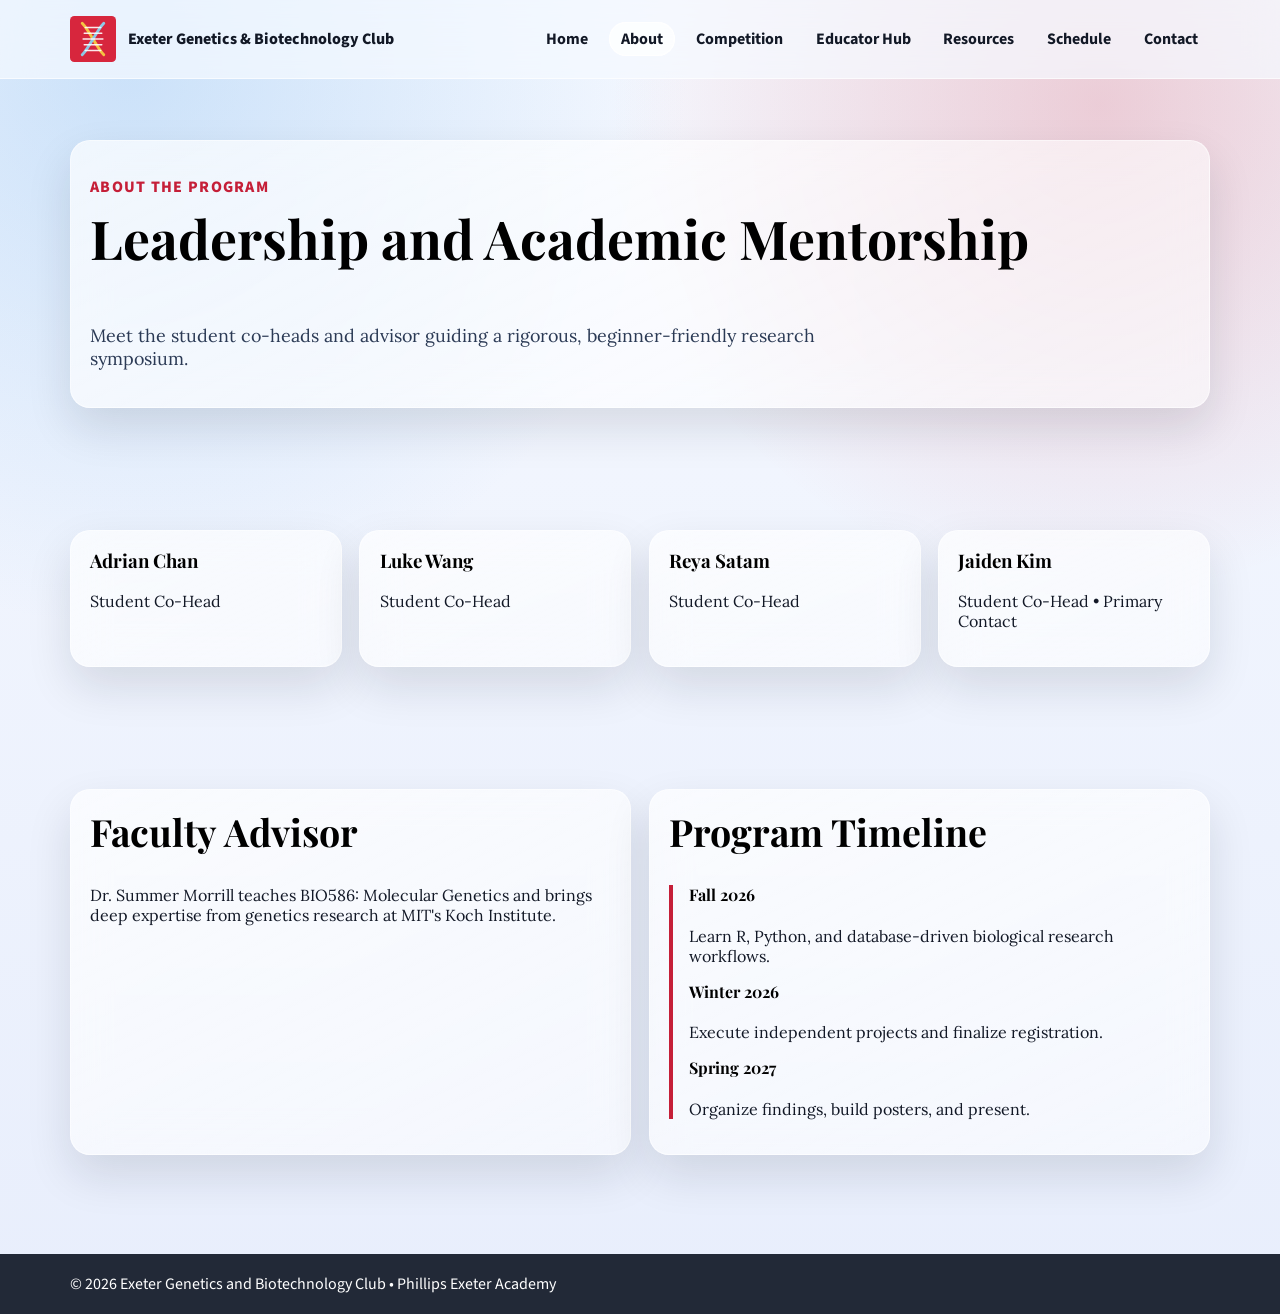
==== about.html @ 46c9d3ac "Convert symposium site to multi-page liquid-glass design" ====
<!DOCTYPE html>
<html lang="en">
  <head><meta charset="UTF-8" /><meta name="viewport" content="width=device-width, initial-scale=1.0" /><title>About | Exeter Genetics Symposium</title><link rel="preconnect" href="https://fonts.googleapis.com" /><link rel="preconnect" href="https://fonts.gstatic.com" crossorigin /><link href="https://fonts.googleapis.com/css2?family=Playfair+Display:wght@600;700;800&family=Source+Sans+3:wght@600;700;800&family=Lora:wght@400;500;600&display=swap" rel="stylesheet" /><link rel="stylesheet" href="styles.css" /></head>
  <body>
    <header class="site-header"><div class="container nav-wrap"><a class="brand" href="index.html"><img src="assets/club-logo.svg" alt="Club logo" /><span>Exeter Genetics & Biotechnology Club</span></a><button class="menu-toggle" aria-expanded="false" aria-controls="site-nav">Menu</button><nav id="site-nav" class="site-nav"><a href="index.html">Home</a><a href="about.html">About</a><a href="competition.html">Competition</a><a href="educators.html">Educator Hub</a><a href="resources.html">Resources</a><a href="schedule.html">Schedule</a><a href="contact.html">Contact</a></nav></div></header>
    <main>
      <section class="page-hero"><div class="container"><article class="glass"><p class="eyebrow">About the Program</p><h1>Leadership and Academic Mentorship</h1><p class="subtitle">Meet the student co-heads and advisor guiding a rigorous, beginner-friendly research symposium.</p></article></div></section>
      <section class="section"><div class="container grid-four">
        <article class="glass"><h3>Adrian Chan</h3><p>Student Co-Head</p></article>
        <article class="glass"><h3>Luke Wang</h3><p>Student Co-Head</p></article>
        <article class="glass"><h3>Reya Satam</h3><p>Student Co-Head</p></article>
        <article class="glass"><h3>Jaiden Kim</h3><p>Student Co-Head • Primary Contact</p></article>
      </div></section>
      <section class="section"><div class="container grid-two">
        <article class="glass"><h2>Faculty Advisor</h2><p>Dr. Summer Morrill teaches BIO586: Molecular Genetics and brings deep expertise from genetics research at MIT's Koch Institute.</p></article>
        <article class="glass"><h2>Program Timeline</h2><div class="timeline"><article><h4>Fall 2026</h4><p>Learn R, Python, and database-driven biological research workflows.</p></article><article><h4>Winter 2026</h4><p>Execute independent projects and finalize registration.</p></article><article><h4>Spring 2027</h4><p>Organize findings, build posters, and present.</p></article></div></article>
      </div></section>
    </main>
    <footer class="site-footer"><div class="container">© 2026 Exeter Genetics and Biotechnology Club • Phillips Exeter Academy</div></footer>
    <script src="script.js"></script>
  </body>
</html>
---- styles.css ----
:root {
  --bg: #f6f9ff;
  --bg-deep: #e8eefc;
  --glass: rgba(255, 255, 255, 0.52);
  --glass-strong: rgba(255, 255, 255, 0.68);
  --border: rgba(255, 255, 255, 0.55);
  --shadow: 0 20px 45px rgba(15, 23, 42, 0.12);
  --text: #121826;
  --muted: #2b3a55;
  --red: #c51f38;
  --red-dark: #9f1a2d;
  --blue: #7db7ef;
  --heading: 'Playfair Display', Georgia, serif;
  --sans: 'Source Sans 3', Arial, sans-serif;
  --body: 'Lora', Georgia, serif;
}

* { box-sizing: border-box; }

html, body { margin: 0; padding: 0; }

body {
  font-family: var(--body);
  color: var(--text);
  background:
    radial-gradient(circle at 10% 5%, rgba(125, 183, 239, 0.35), transparent 33%),
    radial-gradient(circle at 86% 8%, rgba(197, 31, 56, 0.2), transparent 30%),
    linear-gradient(180deg, var(--bg) 0%, var(--bg-deep) 100%);
  min-height: 100vh;
}

a { color: inherit; }

.container {
  width: min(1140px, 92vw);
  margin: 0 auto;
}

.site-header {
  position: sticky;
  top: 0;
  z-index: 1000;
  backdrop-filter: blur(16px);
  -webkit-backdrop-filter: blur(16px);
  background: rgba(246, 249, 255, 0.7);
  border-bottom: 1px solid rgba(255, 255, 255, 0.6);
}

.nav-wrap {
  display: flex;
  align-items: center;
  justify-content: space-between;
  min-height: 78px;
  gap: 1rem;
}

.brand {
  display: flex;
  align-items: center;
  gap: 0.75rem;
  text-decoration: none;
  font-family: var(--sans);
  font-weight: 800;
}

.brand img { width: 46px; height: 46px; }

.site-nav {
  display: flex;
  gap: 0.55rem;
  flex-wrap: wrap;
}

.site-nav a {
  font-family: var(--sans);
  font-weight: 700;
  text-decoration: none;
  padding: 0.4rem 0.75rem;
  border-radius: 999px;
}

.site-nav a:hover,
.site-nav a.active {
  background: rgba(255, 255, 255, 0.75);
  box-shadow: inset 0 0 0 1px rgba(255, 255, 255, 0.9);
}

.menu-toggle {
  display: none;
  background: rgba(255, 255, 255, 0.75);
  border: 1px solid rgba(255, 255, 255, 0.8);
  border-radius: 10px;
  font-family: var(--sans);
  font-weight: 700;
  padding: 0.4rem 0.65rem;
}

.page-hero,
.section {
  padding: 3.8rem 0;
}

h1, h2, h3, h4 {
  font-family: var(--heading);
  color: #000;
  margin-top: 0;
  line-height: 1.2;
}

h1 { font-size: clamp(2rem, 4.2vw, 3.35rem); }
h2 { font-size: clamp(1.6rem, 3vw, 2.35rem); }

.eyebrow {
  font-family: var(--sans);
  text-transform: uppercase;
  letter-spacing: 0.08em;
  color: var(--red);
  font-weight: 800;
  margin-bottom: 0.5rem;
}

.subtitle {
  color: var(--muted);
  font-size: 1.12rem;
  max-width: 72ch;
}

.glass {
  background: linear-gradient(155deg, var(--glass-strong), var(--glass));
  border: 1px solid var(--border);
  border-radius: 20px;
  box-shadow: var(--shadow);
  backdrop-filter: blur(18px);
  -webkit-backdrop-filter: blur(18px);
  padding: 1.2rem;
}

.hero-grid,
.grid-two,
.grid-three,
.grid-four {
  display: grid;
  gap: 1.1rem;
}

.hero-grid { grid-template-columns: 1.6fr 1fr; }
.grid-two { grid-template-columns: repeat(2, minmax(0, 1fr)); }
.grid-three { grid-template-columns: repeat(3, minmax(0, 1fr)); }
.grid-four { grid-template-columns: repeat(4, minmax(0, 1fr)); }

.btn {
  display: inline-block;
  text-decoration: none;
  font-family: var(--sans);
  font-weight: 800;
  border-radius: 999px;
  padding: 0.62rem 1.14rem;
  border: 2px solid transparent;
}

.btn-primary {
  background: var(--red);
  color: #fff;
}
.btn-primary:hover { background: var(--red-dark); }

.btn-secondary {
  border-color: var(--red);
  background: rgba(255, 255, 255, 0.6);
}

.list-clean {
  margin: 0;
  padding-left: 1.2rem;
}

.timeline {
  border-left: 4px solid var(--red);
  padding-left: 1rem;
  margin: 0;
}
.timeline article { margin-bottom: 1rem; }
.timeline article:last-child { margin-bottom: 0; }

.table-wrap { overflow-x: auto; }

table {
  width: 100%;
  border-collapse: collapse;
  background: rgba(255, 255, 255, 0.68);
  border-radius: 12px;
  overflow: hidden;
}

th, td {
  border: 1px solid rgba(255, 255, 255, 0.85);
  padding: 0.72rem;
  text-align: left;
}

th {
  font-family: var(--sans);
  background: rgba(125, 183, 239, 0.2);
}

.contact-form {
  display: grid;
  gap: 0.55rem;
  max-width: 700px;
}

input, textarea {
  border: 1px solid rgba(28, 36, 58, 0.24);
  border-radius: 10px;
  padding: 0.65rem;
  font: inherit;
  background: rgba(255, 255, 255, 0.82);
}

.site-footer {
  margin-top: 2.4rem;
  padding: 1.2rem 0;
  background: rgba(18, 24, 38, 0.92);
  color: #fff;
  font-family: var(--sans);
}

.note {
  color: var(--muted);
  font-size: 0.95rem;
}

@media (max-width: 980px) {
  .hero-grid,
  .grid-two,
  .grid-three,
  .grid-four {
    grid-template-columns: 1fr;
  }

  .menu-toggle { display: block; }
  .site-nav {
    display: none;
    width: 100%;
    flex-direction: column;
    padding-bottom: 0.8rem;
  }
  .site-nav.open { display: flex; }
  .nav-wrap { flex-wrap: wrap; }
}
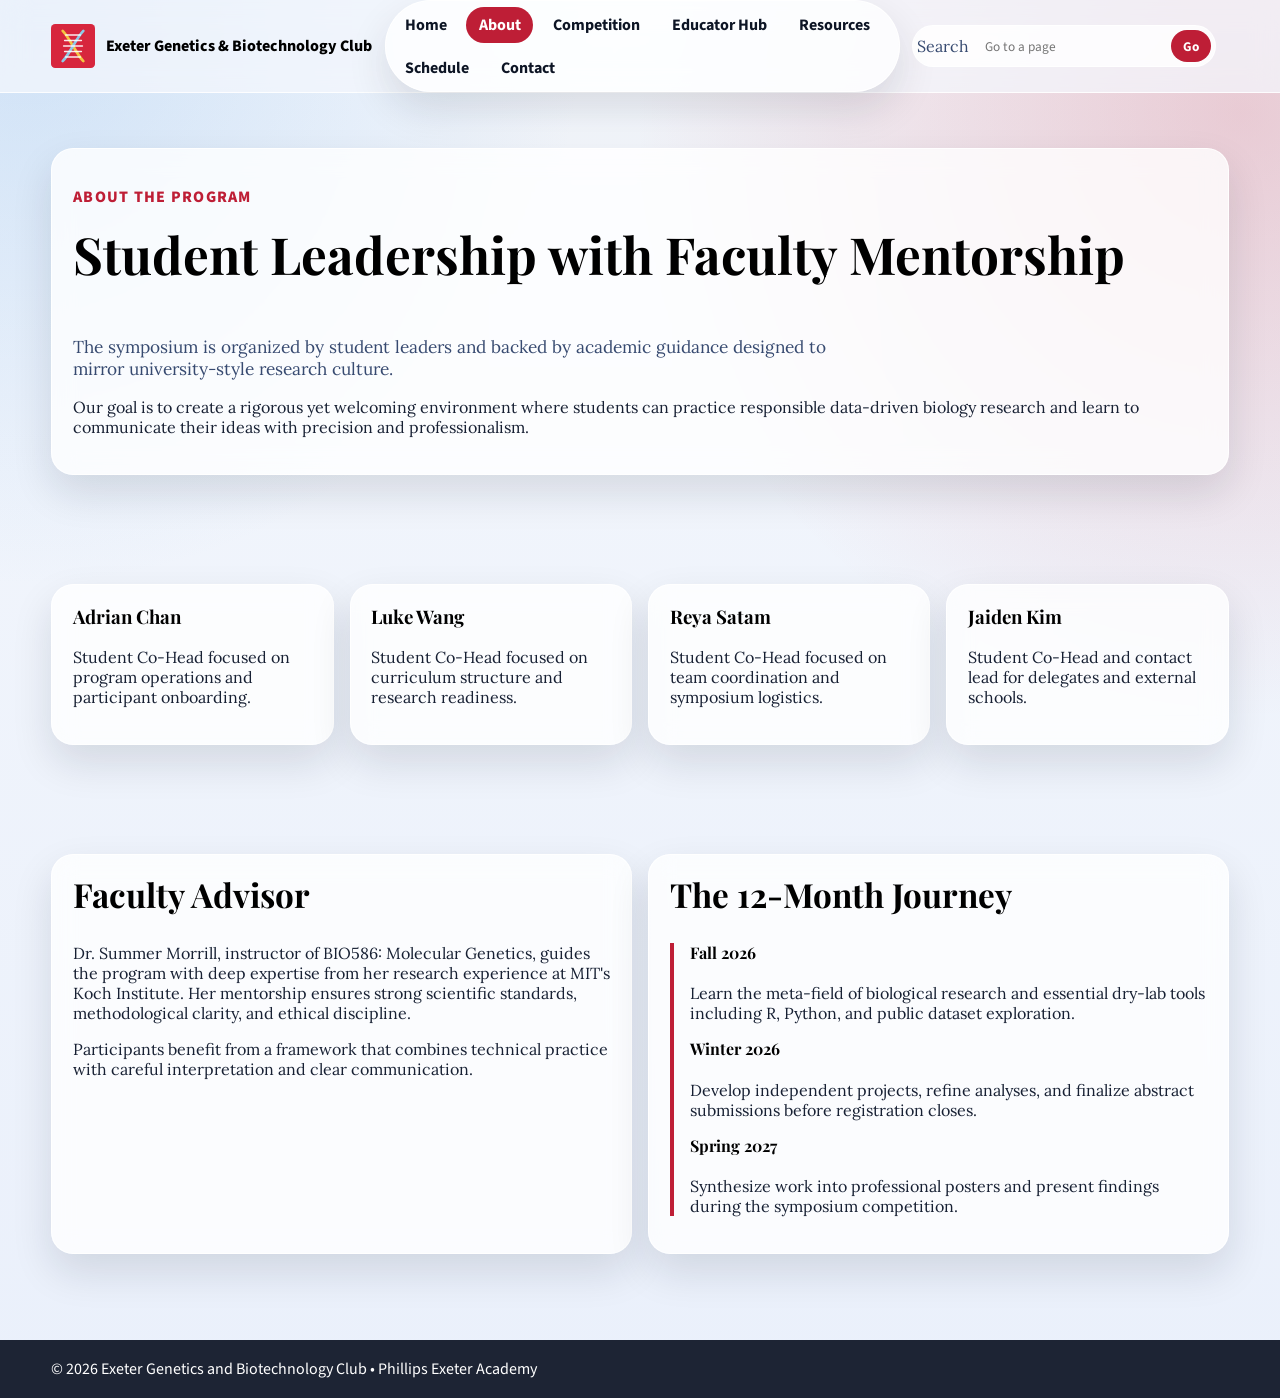
==== commit 57215360: "Polish academic redesign with pill nav and site search" ====
--- a/about.html
+++ b/about.html
@@ -1,20 +1,20 @@
 <!DOCTYPE html>
 <html lang="en">
-  <head><meta charset="UTF-8" /><meta name="viewport" content="width=device-width, initial-scale=1.0" /><title>About | Exeter Genetics Symposium</title><link rel="preconnect" href="https://fonts.googleapis.com" /><link rel="preconnect" href="https://fonts.gstatic.com" crossorigin /><link href="https://fonts.googleapis.com/css2?family=Playfair+Display:wght@600;700;800&family=Source+Sans+3:wght@600;700;800&family=Lora:wght@400;500;600&display=swap" rel="stylesheet" /><link rel="stylesheet" href="styles.css" /></head>
+  <head>
+    <meta charset="UTF-8" />
+    <meta name="viewport" content="width=device-width, initial-scale=1.0" />
+    <title>About | Exeter Genetics Symposium</title>
+    <link rel="preconnect" href="https://fonts.googleapis.com" />
+    <link rel="preconnect" href="https://fonts.gstatic.com" crossorigin />
+    <link href="https://fonts.googleapis.com/css2?family=Playfair+Display:wght@600;700;800&family=Source+Sans+3:wght@600;700;800&family=Lora:wght@400;500;600&display=swap" rel="stylesheet" />
+    <link rel="stylesheet" href="styles.css" />
+  </head>
   <body>
-    <header class="site-header"><div class="container nav-wrap"><a class="brand" href="index.html"><img src="assets/club-logo.svg" alt="Club logo" /><span>Exeter Genetics & Biotechnology Club</span></a><button class="menu-toggle" aria-expanded="false" aria-controls="site-nav">Menu</button><nav id="site-nav" class="site-nav"><a href="index.html">Home</a><a href="about.html">About</a><a href="competition.html">Competition</a><a href="educators.html">Educator Hub</a><a href="resources.html">Resources</a><a href="schedule.html">Schedule</a><a href="contact.html">Contact</a></nav></div></header>
+    <header class="site-header"><div class="container nav-wrap"><a class="brand" href="index.html"><img src="assets/club-logo.svg" alt="Exeter Genetics Club logo" /><span>Exeter Genetics & Biotechnology Club</span></a><nav id="site-nav" class="site-nav"><a href="index.html">Home</a><a href="about.html">About</a><a href="competition.html">Competition</a><a href="educators.html">Educator Hub</a><a href="resources.html">Resources</a><a href="schedule.html">Schedule</a><a href="contact.html">Contact</a></nav><form class="site-search"><label for="site-search-input" class="note">Search</label><input id="site-search-input" list="site-pages" placeholder="Go to a page" /><datalist id="site-pages"><option value="Home"></option><option value="About"></option><option value="Competition"></option><option value="Educators"></option><option value="Resources"></option><option value="Schedule"></option><option value="Contact"></option></datalist><button type="submit">Go</button></form><button class="menu-toggle" aria-expanded="false" aria-controls="site-nav">Menu</button></div></header>
     <main>
-      <section class="page-hero"><div class="container"><article class="glass"><p class="eyebrow">About the Program</p><h1>Leadership and Academic Mentorship</h1><p class="subtitle">Meet the student co-heads and advisor guiding a rigorous, beginner-friendly research symposium.</p></article></div></section>
-      <section class="section"><div class="container grid-four">
-        <article class="glass"><h3>Adrian Chan</h3><p>Student Co-Head</p></article>
-        <article class="glass"><h3>Luke Wang</h3><p>Student Co-Head</p></article>
-        <article class="glass"><h3>Reya Satam</h3><p>Student Co-Head</p></article>
-        <article class="glass"><h3>Jaiden Kim</h3><p>Student Co-Head • Primary Contact</p></article>
-      </div></section>
-      <section class="section"><div class="container grid-two">
-        <article class="glass"><h2>Faculty Advisor</h2><p>Dr. Summer Morrill teaches BIO586: Molecular Genetics and brings deep expertise from genetics research at MIT's Koch Institute.</p></article>
-        <article class="glass"><h2>Program Timeline</h2><div class="timeline"><article><h4>Fall 2026</h4><p>Learn R, Python, and database-driven biological research workflows.</p></article><article><h4>Winter 2026</h4><p>Execute independent projects and finalize registration.</p></article><article><h4>Spring 2027</h4><p>Organize findings, build posters, and present.</p></article></div></article>
-      </div></section>
+      <section class="page-hero"><div class="container"><article class="glass"><p class="eyebrow">About the Program</p><h1>Student Leadership with Faculty Mentorship</h1><p class="subtitle">The symposium is organized by student leaders and backed by academic guidance designed to mirror university-style research culture.</p><p>Our goal is to create a rigorous yet welcoming environment where students can practice responsible data-driven biology research and learn to communicate their ideas with precision and professionalism.</p></article></div></section>
+      <section class="section"><div class="container grid-four"><article class="glass"><h3>Adrian Chan</h3><p>Student Co-Head focused on program operations and participant onboarding.</p></article><article class="glass"><h3>Luke Wang</h3><p>Student Co-Head focused on curriculum structure and research readiness.</p></article><article class="glass"><h3>Reya Satam</h3><p>Student Co-Head focused on team coordination and symposium logistics.</p></article><article class="glass"><h3>Jaiden Kim</h3><p>Student Co-Head and contact lead for delegates and external schools.</p></article></div></section>
+      <section class="section"><div class="container grid-two"><article class="glass"><h2>Faculty Advisor</h2><p>Dr. Summer Morrill, instructor of BIO586: Molecular Genetics, guides the program with deep expertise from her research experience at MIT's Koch Institute. Her mentorship ensures strong scientific standards, methodological clarity, and ethical discipline.</p><p>Participants benefit from a framework that combines technical practice with careful interpretation and clear communication.</p></article><article class="glass"><h2>The 12-Month Journey</h2><div class="timeline"><article><h4>Fall 2026</h4><p>Learn the meta-field of biological research and essential dry-lab tools including R, Python, and public dataset exploration.</p></article><article><h4>Winter 2026</h4><p>Develop independent projects, refine analyses, and finalize abstract submissions before registration closes.</p></article><article><h4>Spring 2027</h4><p>Synthesize work into professional posters and present findings during the symposium competition.</p></article></div></article></div></section>
     </main>
     <footer class="site-footer"><div class="container">© 2026 Exeter Genetics and Biotechnology Club • Phillips Exeter Academy</div></footer>
     <script src="script.js"></script>
--- a/styles.css
+++ b/styles.css
@@ -1,148 +1,152 @@
 :root {
-  --bg: #f6f9ff;
-  --bg-deep: #e8eefc;
-  --glass: rgba(255, 255, 255, 0.52);
-  --glass-strong: rgba(255, 255, 255, 0.68);
-  --border: rgba(255, 255, 255, 0.55);
-  --shadow: 0 20px 45px rgba(15, 23, 42, 0.12);
-  --text: #121826;
-  --muted: #2b3a55;
-  --red: #c51f38;
-  --red-dark: #9f1a2d;
-  --blue: #7db7ef;
+  --bg: #f4f7fc;
+  --bg-accent: #eaf0fb;
+  --glass: rgba(255, 255, 255, 0.78);
+  --border: rgba(255, 255, 255, 0.85);
+  --text: #172033;
+  --muted: #374a70;
+  --red: #be1e36;
+  --red-dark: #99172c;
+  --blue: #7db3ea;
   --heading: 'Playfair Display', Georgia, serif;
   --sans: 'Source Sans 3', Arial, sans-serif;
   --body: 'Lora', Georgia, serif;
+  --shadow: 0 18px 40px rgba(16, 24, 40, 0.12);
 }
 
 * { box-sizing: border-box; }
-
 html, body { margin: 0; padding: 0; }
 
 body {
   font-family: var(--body);
   color: var(--text);
   background:
-    radial-gradient(circle at 10% 5%, rgba(125, 183, 239, 0.35), transparent 33%),
-    radial-gradient(circle at 86% 8%, rgba(197, 31, 56, 0.2), transparent 30%),
-    linear-gradient(180deg, var(--bg) 0%, var(--bg-deep) 100%);
-  min-height: 100vh;
-}
-
-a { color: inherit; }
-
-.container {
-  width: min(1140px, 92vw);
-  margin: 0 auto;
-}
+    radial-gradient(circle at 2% 2%, rgba(125, 179, 234, 0.3), transparent 30%),
+    radial-gradient(circle at 97% 8%, rgba(190, 30, 54, 0.2), transparent 34%),
+    linear-gradient(180deg, var(--bg), var(--bg-accent));
+}
+
+.container { width: min(1180px, 92vw); margin: 0 auto; }
 
 .site-header {
   position: sticky;
   top: 0;
   z-index: 1000;
-  backdrop-filter: blur(16px);
-  -webkit-backdrop-filter: blur(16px);
-  background: rgba(246, 249, 255, 0.7);
-  border-bottom: 1px solid rgba(255, 255, 255, 0.6);
+  backdrop-filter: blur(14px);
+  background: rgba(244, 247, 252, 0.72);
+  border-bottom: 1px solid var(--border);
 }
 
 .nav-wrap {
+  min-height: 86px;
+  display: grid;
+  grid-template-columns: auto 1fr auto auto;
+  align-items: center;
+  gap: 0.8rem;
+}
+
+.brand {
+  display: inline-flex;
+  align-items: center;
+  gap: 0.7rem;
+  font-family: var(--sans);
+  font-weight: 800;
+  text-decoration: none;
+  color: #000;
+}
+.brand img { width: 44px; height: 44px; }
+
+.site-nav {
+  justify-self: center;
+  display: inline-flex;
+  flex-wrap: wrap;
+  gap: 0.4rem;
+  padding: 0.35rem;
+  border-radius: 999px;
+  background: rgba(255, 255, 255, 0.72);
+  border: 1px solid var(--border);
+  box-shadow: var(--shadow);
+}
+
+.site-nav a {
+  text-decoration: none;
+  font-family: var(--sans);
+  font-weight: 700;
+  color: #0d1525;
+  padding: 0.45rem 0.8rem;
+  border-radius: 999px;
+}
+.site-nav a:hover,
+.site-nav a.active {
+  background: var(--red);
+  color: #fff;
+}
+
+.site-search {
   display: flex;
   align-items: center;
-  justify-content: space-between;
-  min-height: 78px;
-  gap: 1rem;
-}
-
-.brand {
-  display: flex;
-  align-items: center;
-  gap: 0.75rem;
-  text-decoration: none;
-  font-family: var(--sans);
-  font-weight: 800;
-}
-
-.brand img { width: 46px; height: 46px; }
-
-.site-nav {
-  display: flex;
-  gap: 0.55rem;
-  flex-wrap: wrap;
-}
-
-.site-nav a {
-  font-family: var(--sans);
-  font-weight: 700;
-  text-decoration: none;
+  gap: 0.4rem;
+  background: rgba(255, 255, 255, 0.82);
+  border: 1px solid var(--border);
+  border-radius: 999px;
+  padding: 0.24rem;
+}
+
+.site-search input {
+  border: none;
+  background: transparent;
+  min-width: 170px;
+  padding: 0.35rem 0.6rem;
+  font-family: var(--sans);
+}
+.site-search input:focus { outline: none; }
+.site-search button {
+  border: none;
+  border-radius: 999px;
+  background: var(--red);
+  color: #fff;
+  font-family: var(--sans);
+  font-weight: 700;
   padding: 0.4rem 0.75rem;
-  border-radius: 999px;
-}
-
-.site-nav a:hover,
-.site-nav a.active {
-  background: rgba(255, 255, 255, 0.75);
-  box-shadow: inset 0 0 0 1px rgba(255, 255, 255, 0.9);
 }
 
 .menu-toggle {
   display: none;
-  background: rgba(255, 255, 255, 0.75);
-  border: 1px solid rgba(255, 255, 255, 0.8);
+  border: 1px solid var(--border);
+  background: #fff;
   border-radius: 10px;
-  font-family: var(--sans);
-  font-weight: 700;
-  padding: 0.4rem 0.65rem;
-}
-
-.page-hero,
-.section {
-  padding: 3.8rem 0;
-}
-
-h1, h2, h3, h4 {
-  font-family: var(--heading);
-  color: #000;
-  margin-top: 0;
-  line-height: 1.2;
-}
-
-h1 { font-size: clamp(2rem, 4.2vw, 3.35rem); }
-h2 { font-size: clamp(1.6rem, 3vw, 2.35rem); }
+  padding: 0.4rem 0.7rem;
+  font-family: var(--sans);
+  font-weight: 700;
+}
+
+.page-hero, .section { padding: 3.4rem 0; }
+h1, h2, h3, h4 { font-family: var(--heading); color: #000; margin-top: 0; line-height: 1.2; }
+h1 { font-size: clamp(2rem, 4vw, 3.2rem); }
+h2 { font-size: clamp(1.5rem, 2.6vw, 2.2rem); }
 
 .eyebrow {
   font-family: var(--sans);
+  font-weight: 800;
   text-transform: uppercase;
   letter-spacing: 0.08em;
   color: var(--red);
-  font-weight: 800;
-  margin-bottom: 0.5rem;
-}
-
-.subtitle {
-  color: var(--muted);
-  font-size: 1.12rem;
-  max-width: 72ch;
-}
+}
+.subtitle { color: var(--muted); font-size: 1.08rem; max-width: 72ch; }
 
 .glass {
-  background: linear-gradient(155deg, var(--glass-strong), var(--glass));
-  border: 1px solid var(--border);
-  border-radius: 20px;
+  background: var(--glass);
+  border: 1px solid var(--border);
+  border-radius: 22px;
   box-shadow: var(--shadow);
-  backdrop-filter: blur(18px);
-  -webkit-backdrop-filter: blur(18px);
-  padding: 1.2rem;
-}
-
-.hero-grid,
-.grid-two,
-.grid-three,
-.grid-four {
+  backdrop-filter: blur(12px);
+  padding: 1.3rem;
+}
+
+.hero-grid, .grid-two, .grid-three, .grid-four {
   display: grid;
-  gap: 1.1rem;
-}
-
+  gap: 1rem;
+}
 .hero-grid { grid-template-columns: 1.6fr 1fr; }
 .grid-two { grid-template-columns: repeat(2, minmax(0, 1fr)); }
 .grid-three { grid-template-columns: repeat(3, minmax(0, 1fr)); }
@@ -152,99 +156,54 @@
   display: inline-block;
   text-decoration: none;
   font-family: var(--sans);
-  font-weight: 800;
-  border-radius: 999px;
-  padding: 0.62rem 1.14rem;
+  font-weight: 700;
+  border-radius: 999px;
   border: 2px solid transparent;
-}
-
-.btn-primary {
-  background: var(--red);
+  padding: 0.6rem 1.1rem;
+}
+.btn-primary { background: var(--red); color: #fff; }
+.btn-primary:hover { background: var(--red-dark); }
+.btn-secondary { border-color: var(--red); background: rgba(255,255,255,0.7); color: #111; }
+
+.list-clean { margin: 0; padding-left: 1.2rem; }
+.note { color: var(--muted); }
+.timeline { border-left: 4px solid var(--red); padding-left: 1rem; }
+.timeline article + article { margin-top: 0.9rem; }
+.table-wrap { overflow-x: auto; }
+
+table { width: 100%; border-collapse: collapse; background: rgba(255,255,255,0.8); }
+th, td { border: 1px solid rgba(255,255,255,0.95); text-align: left; padding: 0.68rem; }
+th { font-family: var(--sans); background: rgba(125, 179, 234, 0.25); }
+
+.site-footer {
+  margin-top: 2rem;
+  background: rgba(16, 24, 40, 0.94);
   color: #fff;
-}
-.btn-primary:hover { background: var(--red-dark); }
-
-.btn-secondary {
-  border-color: var(--red);
-  background: rgba(255, 255, 255, 0.6);
-}
-
-.list-clean {
-  margin: 0;
-  padding-left: 1.2rem;
-}
-
-.timeline {
-  border-left: 4px solid var(--red);
-  padding-left: 1rem;
-  margin: 0;
-}
-.timeline article { margin-bottom: 1rem; }
-.timeline article:last-child { margin-bottom: 0; }
-
-.table-wrap { overflow-x: auto; }
-
-table {
-  width: 100%;
-  border-collapse: collapse;
-  background: rgba(255, 255, 255, 0.68);
-  border-radius: 12px;
-  overflow: hidden;
-}
-
-th, td {
-  border: 1px solid rgba(255, 255, 255, 0.85);
-  padding: 0.72rem;
-  text-align: left;
-}
-
-th {
-  font-family: var(--sans);
-  background: rgba(125, 183, 239, 0.2);
-}
-
-.contact-form {
-  display: grid;
-  gap: 0.55rem;
-  max-width: 700px;
-}
-
-input, textarea {
-  border: 1px solid rgba(28, 36, 58, 0.24);
-  border-radius: 10px;
-  padding: 0.65rem;
-  font: inherit;
-  background: rgba(255, 255, 255, 0.82);
-}
-
-.site-footer {
-  margin-top: 2.4rem;
-  padding: 1.2rem 0;
-  background: rgba(18, 24, 38, 0.92);
-  color: #fff;
-  font-family: var(--sans);
-}
-
-.note {
-  color: var(--muted);
-  font-size: 0.95rem;
-}
-
-@media (max-width: 980px) {
-  .hero-grid,
-  .grid-two,
-  .grid-three,
-  .grid-four {
-    grid-template-columns: 1fr;
+  padding: 1.1rem 0;
+  font-family: var(--sans);
+}
+
+@media (max-width: 1100px) {
+  .nav-wrap {
+    grid-template-columns: auto auto;
+    grid-template-areas:
+      'brand menu'
+      'search search'
+      'nav nav';
   }
-
-  .menu-toggle { display: block; }
+  .brand { grid-area: brand; }
+  .menu-toggle { grid-area: menu; justify-self: end; display: block; }
+  .site-search { grid-area: search; }
   .site-nav {
+    grid-area: nav;
     display: none;
     width: 100%;
-    flex-direction: column;
-    padding-bottom: 0.8rem;
+    border-radius: 16px;
+    justify-content: flex-start;
   }
   .site-nav.open { display: flex; }
-  .nav-wrap { flex-wrap: wrap; }
-}
+}
+
+@media (max-width: 980px) {
+  .hero-grid, .grid-two, .grid-three, .grid-four { grid-template-columns: 1fr; }
+}
